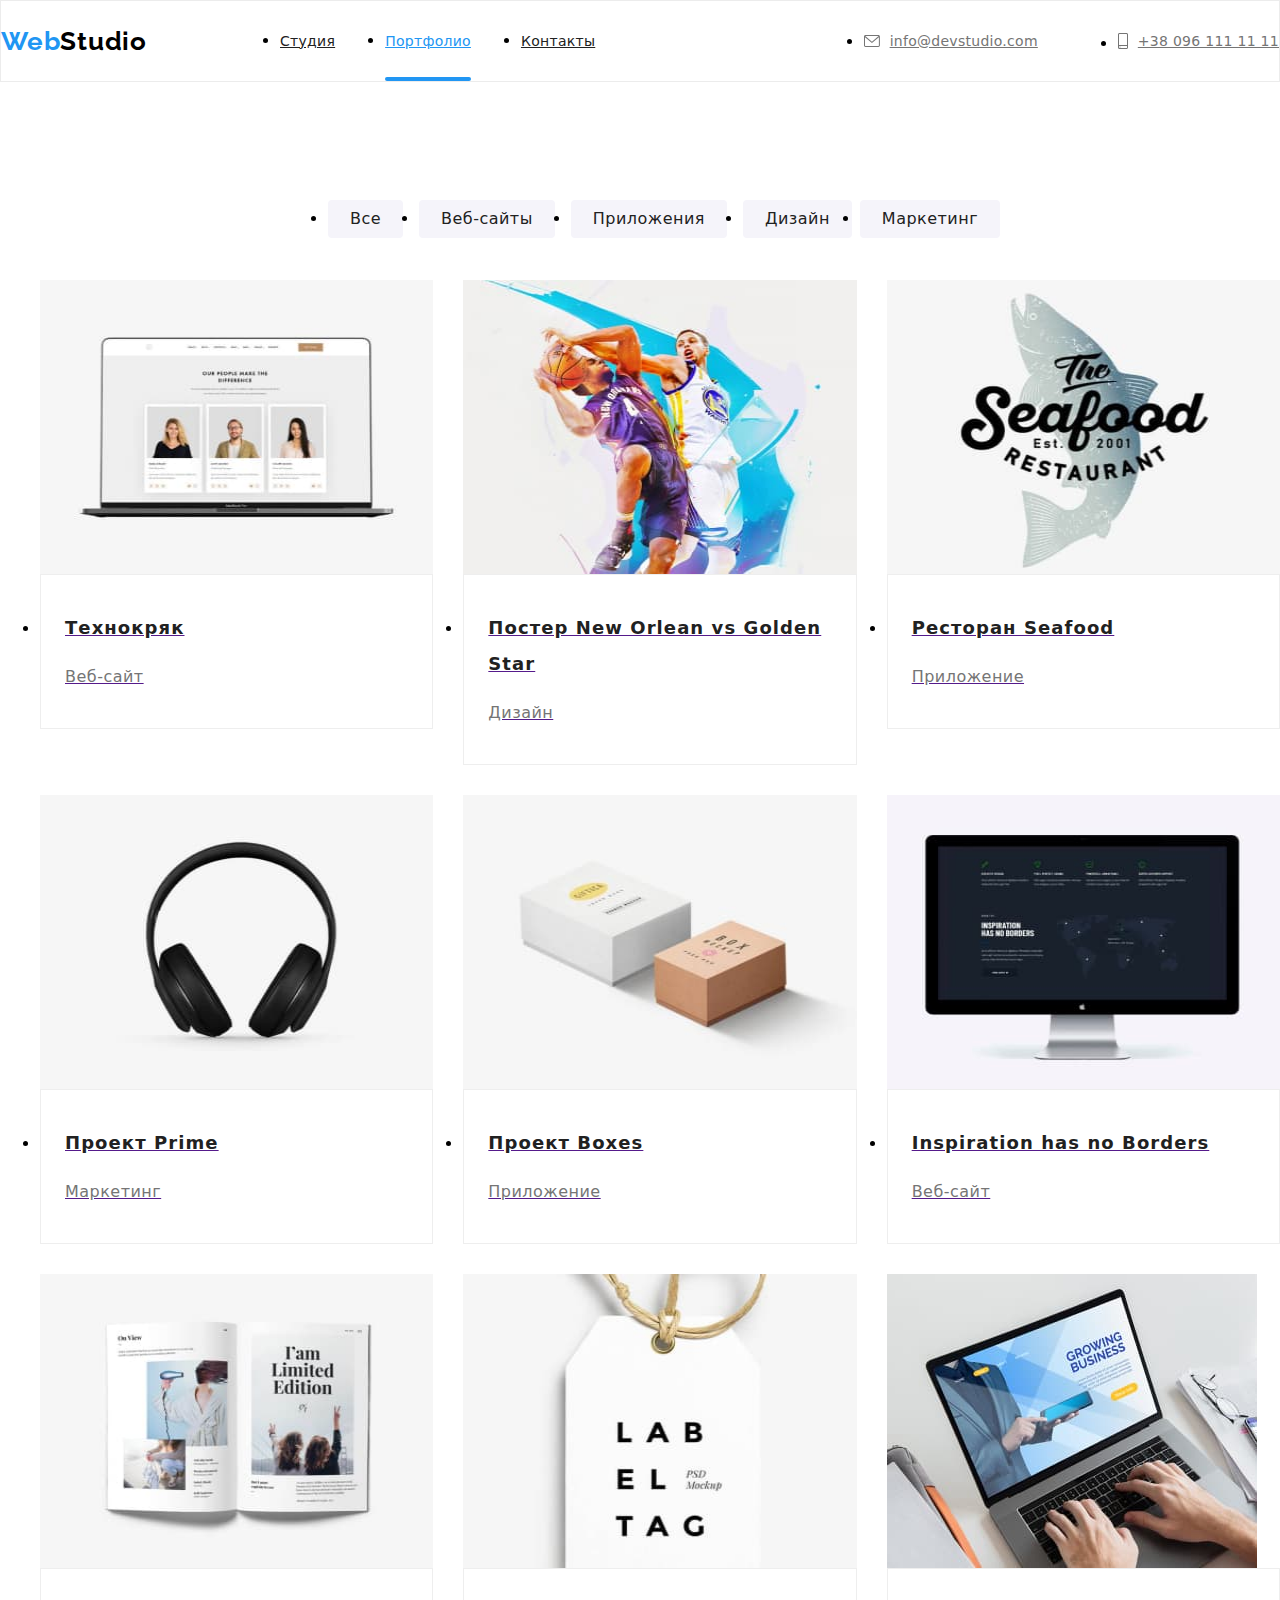
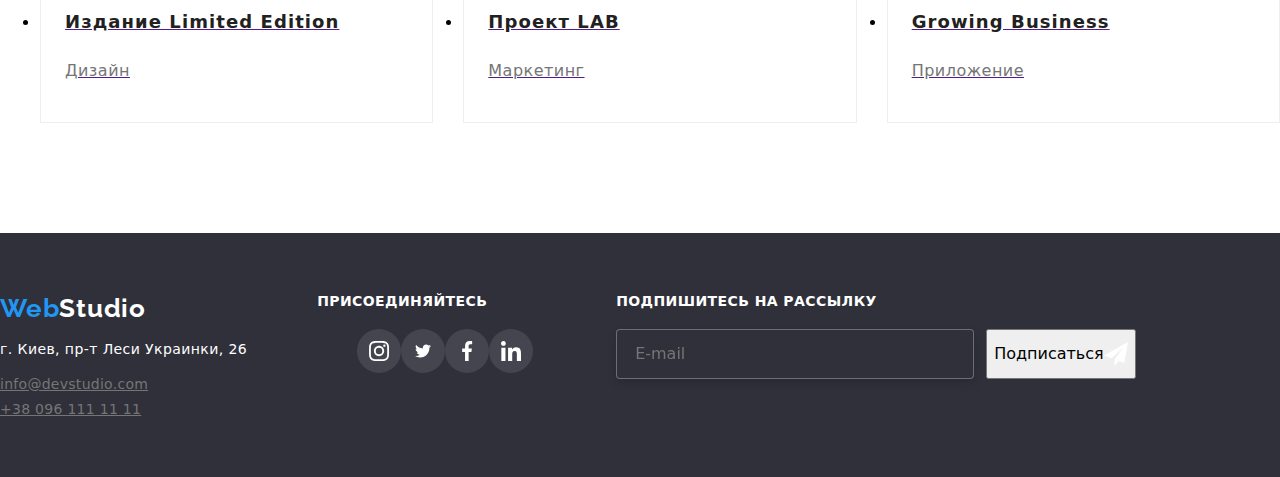
==== portfolio.html @ 51729ecc "sass added" ====
<!DOCTYPE html>
<html lang="ru">
<head>
    <meta charset="UTF-8">
    <meta name="viewport" content="width=device-width, initial-scale=1.0">
    <title>WEBSTUDiO</title>
    <link rel="stylesheet" href="https://cdnjs.cloudflare.com/ajax/libs/modern-normalize/1.0.0/modern-normalize.css">
    <link href="https://fonts.googleapis.com/css2?family=Raleway:wght@700&family=Roboto:wght@400;500;700;900&display=swap" rel="stylesheet">
    <link rel="stylesheet" href="./css/style.css">
    <link rel="stylesheet" href="./index.html">
</head>
<body>
    <!--HEADER-->
    <header class="header">
        <div class="container main">
            <nav class="navigation">
                <a class="logo" href="" aria-label="Логотип веб студия">Web<span class="logo-name-part">Studio</span></a>
                <ul class="navigation-list list main">
                    <li class="navigation-list-item"><a class="navigation-list-link link" href="./index.html">Студия</a></li>
                    <li class="navigation-list-item"><a class="navigation-list-link link current" href="./portfolio.html">Портфолио</a></li>
                    <li class="navigation-list-item"><a class="navigation-list-link link" href="">Контакты</a></li>
                </ul>  
            </nav>
            <ul class="contacts list">
                <li class="contacts-icon">
                    <a class="header-email-link link" href="mailto:info@devstudio.com">
                        <svg class="contacts-icon-mail">
                            <use href="./images/sprite.svg#icon-envelope-hover"></use>
                        </svg>
                    info@devstudio.com</a>
                </li>
                <li>
                    <a class="header-tel-link link" href="tel:+380961111111">
                        <svg class="contacts-icon-tel">
                            <use href="./images/sprite.svg#icon-smartphone"></use>
                        </svg>
                    +38 096 111 11 11</a>
                </li>
            </ul>
        </div>
    </header>
    <!--PORTFOLIO-->
    <main>
            <section class="portfolio">
                <div class="container">
                    <ul class="portfolio-list list">
                        <li class="portfolio-item"><button class="portfolio-button" type="button">Все</button></li>
                        <li class="portfolio-item"><button class="portfolio-button" type="button">Веб-сайты</button></li>
                        <li class="portfolio-item"><button class="portfolio-button" type="button">Приложения</button></li>
                        <li class="portfolio-item"><button class="portfolio-button" type="button">Дизайн</button></li>
                        <li class="portfolio-item"><button class="portfolio-button" type="button">Маркетинг</button></li>
                    </ul>
                <ul class="our-portfolio-list list">
                    <li class="our-portfolio-item">
                        <a class="our-porfolio-link" href=""><img class="portfolio-photo" src="./images/portfolio/portfolio1.jpg" alt="на компьютере изображенны фотографии людей" width="100%" height="294"></a>
                        <div class="our-portfolio-content">
                            <a class="link" href=""><h2 class="portfolio-name">Технокряк</h2></a>
                            <a class="link" href=""><p class="portfolio-type">Веб-сайт</p></a>
                        </div>
                        <div class="overlay-portfilio-text">
                            <p class="portfolio-text">Технокряк это современная площадка распространения коронавируса. Компании используют эту платформу для цифрового шпионажа и атак на защищённые сервера конкурентов.</p>
                        </div>
                    </li>
                    <li class="our-portfolio-item">
                        <a href=""><img class="portfolio-photo" src="./images/portfolio/portfolio2.jpg" alt="баскетболисты c мячом" width="100%" height="294"></a>
                        <div class="our-portfolio-content">
                            <a class="link" href=""><h2 class="portfolio-name">Постер New Orlean vs Golden Star</h2></a>
                            <a class="link" href=""><p class="portfolio-type">Дизайн</p></a>
                        </div>
                        <div class="overlay-portfilio-text">
                            <p class="portfolio-text">Технокряк это современная площадка распространения коронавируса. Компании используют эту платформу для цифрового шпионажа и атак на защищённые сервера конкурентов.</p>
                        </div>
                    </li>
                    <li class="our-portfolio-item">
                        <a href=""><img class="portfolio-photo" src="./images/portfolio/portfolio3.jpg" alt="логотип ресторана Seafood" width="100%" height="294"></a>
                        <div class="our-portfolio-content">
                            <a class="link" href=""><h2 class="portfolio-name">Ресторан Seafood</h2></a>
                            <a class="link" href=""><p class="portfolio-type">Приложение</p></a>
                        </div>
                        <div class="overlay-portfilio-text">
                            <p class="portfolio-text">Технокряк это современная площадка распространения коронавируса. Компании используют эту платформу для цифрового шпионажа и атак на защищённые сервера конкурентов.</p>
                        </div>
                    </li>
                    <li class="our-portfolio-item">
                        <a href=""><img class="portfolio-photo" src="./images/portfolio/portfolio4.jpg" alt="наушники" width="100%" height="294"></a>
                        <div class="our-portfolio-content">
                            <a class="link" href=""><h2 class="portfolio-name">Проект Prime</h2></a>
                            <a class="link" href=""><p class="portfolio-type">Маркетинг</p></a>
                        </div>
                        <div class="overlay-portfilio-text">
                            <p class="portfolio-text">Технокряк это современная площадка распространения коронавируса. Компании используют эту платформу для цифрового шпионажа и атак на защищённые сервера конкурентов.</p>
                        </div>
                    </li>
                    <li class="our-portfolio-item">
                        <a href=""><img class="portfolio-photo" src="./images/portfolio/portfolio5.jpg" alt="две коробки" width="100%" height="294"></a>
                        <div class="our-portfolio-content">
                            <a class="link" href=""><h2 class="portfolio-name">Проект Boxes</h2></a>
                            <a class="link" href=""><p class="portfolio-type">Приложение</p></a>
                        </div>
                        <div class="overlay-portfilio-text">
                            <p class="portfolio-text">Технокряк это современная площадка распространения коронавируса. Компании используют эту платформу для цифрового шпионажа и атак на защищённые сервера конкурентов.</p>
                        </div>
                    </li>
                    <li class="our-portfolio-item"> 
                        <a href=""><img class="portfolio-photo" src="./images/portfolio/portfolio6.jpg" alt="монитор" width="100%" height="294"></a>
                        <div class="our-portfolio-content">
                            <a class="link" href=""><h2 class="portfolio-name">Inspiration has no Borders</h2></a>
                            <a class="link" href=""> <p class="portfolio-type">Веб-сайт</p></a>
                        </div>
                        <div class="overlay-portfilio-text">
                            <p class="portfolio-text">Технокряк это современная площадка распространения коронавируса. Компании используют эту платформу для цифрового шпионажа и атак на защищённые сервера конкурентов.</p>
                        </div>
                    </li>
                    <li class="our-portfolio-item">
                        <a href=""><img class="portfolio-photo" src="./images/portfolio/portfolio7.jpg" alt="открытый журнал" width="100%" height="294"></a>
                        <div class="our-portfolio-content">
                            <a class="link" href=""><h2 class="portfolio-name">Издание Limited Edition</h2></a>
                            <a class="link" href=""><p class="portfolio-type">Дизайн</p></a>
                        </div>
                        <div class="overlay-portfilio-text">
                            <p class="portfolio-text">Технокряк это современная площадка распространения коронавируса. Компании используют эту платформу для цифрового шпионажа и атак на защищённые сервера конкурентов.</p>
                        </div>
                    </li>
                    <li class="our-portfolio-item">
                        <a href=""><img class="portfolio-photo" src="./images/portfolio/portfolio8.jpg" alt="картонная подвеска с названием проекта" width="100%" height="294"></a>
                        <div class="our-portfolio-content">
                            <a class="link" href=""><h2 class="portfolio-name">Проект LAB</h2></a>
                            <a class="link" href=""><p class="portfolio-type">Маркетинг</p></a>
                        </div>
                        <div class="overlay-portfilio-text">
                            <p class="portfolio-text">Технокряк это современная площадка распространения коронавируса. Компании используют эту платформу для цифрового шпионажа и атак на защищённые сервера конкурентов.</p>
                        </div>
                    </li>
                    <li class="our-portfolio-item">
                        <a href=""><img class="portfolio-photo" src="./images/portfolio/portfolio9.jpg" alt="человек печатает на клавиатуре ноутбука" width="370" height="294"></a>
                        <div class="our-portfolio-content">
                            <a class="link" href=""><h2 class="portfolio-name">Growing Business</h2></a>
                            <a class="link" href=""><p class="portfolio-type">Приложение</p></a>
                        </div>
                        <div class="overlay-portfilio-text">
                            <p class="portfolio-text">Технокряк это современная площадка распространения коронавируса. Компании используют эту платформу для цифрового шпионажа и атак на защищённые сервера конкурентов.</p>
                        </div>
                    </li>
                </ul>
            </div>
            </section>
    </main>
    <!--FOOTER-->
    <footer class="page-footer">
        <div class="footer container">
            <div class="address-section">
                <a class="logo" href="" aria-label="Логотип веб студия">Web<span class="logo-footer">Studio</span></a>
                <address class="address">
                    <p class="address-street">г. Киев, пр-т Леси Украинки, 26</p>
                    <div class="contacts-item">
                        <a class="header-email-link link" href="mailto:info@devstudio.com ">info@devstudio.com</a>
                        <a class="header-tel-link link" href="tel:+380961111111">+38 096 111 11 11</a>
                    </div>
                </address>
            </div>
            <div class="join">
                <span class="join-text">ПРИСОЕДИНЯЙТЕСЬ</span>
                <ul class="footer-social-list list">
                    <li class="footer-social-list-item">
                        <a class="footer-social-list-link" href="">
                            <svg weight="20" height="20" class="footer-social-list-svg">
                                <use href="./images/sprite.svg#icon-instagram"></use>
                            </svg>
                        </a>
                    </li>
                    <li class="footer-social-list-item">
                        <a class="footer-social-list-link" href="">
                            <svg weight="20" height="16" class="footer-social-list-svg">
                                <use href="./images/sprite.svg#icon-twitter"></use>
                            </svg>
                        </a>
                    </li>
                    <li class="footer-social-list-item">
                        <a class="footer-social-list-link" href="">
                            <svg weight="10" height="20" class="footer-social-list-svg">
                                <use href="./images/sprite.svg#icon-facebook"></use>
                            </svg>
                        </a>
                    </li>
                    <li class="footer-social-list-item">
                        <a class="footer-social-list-link" href="">
                            <svg weight="20" height="20" class="footer-social-list-svg">
                                <use href="./images/sprite.svg#icon-linkedin"></use>
                            </svg>
                        </a>
                    </li>
                </ul> 
            </div>
            <div class="footer-submit">
                <span class="join-text submit">ПОДПИШИТЕСЬ НА РАССЫЛКУ</span>
                <form action="#" class="footer-submit-link">
                    <input type="email" name="user-mail" class="footer-submit-input" placeholder="E-mail">
                    <button class="modal-button">Подписаться
                        <svg height="24" width="24" class="footer-social-list-svg">
                            <use href="./images/sprite.svg#icon-icon-send"></use>
                        </svg>
                    </button>
                </form>    
            </div>
        </div>
    </footer>
</body>
</html>
---- css/style.css ----
:root {
--primary-text-color: #757575;
--title-text-color: #212121;;
--accent-color: #2196F3;
--white-text-color: #FFFFFF;
--address-text-color: rgba(255, 255, 255, 0.6);
--background-color-service-footer:  #2F303A;
--background-color-team: #F5F4FA;
--logo-text-color: #000000;
}


.header {
    background-color: var(--white-text-color);
    border: 1px solid #ECECEC;
}


.main {
    display: flex;
    align-items: center;
    justify-content: space-between;
    height: 80px;
}

.logo {
    margin-right: 93px;
    font-family: "Raleway", sans-serif;
    font-style: normal;
    font-weight: 700;
    font-size: 26px;
    line-height: 1.192;
    letter-spacing: 0.03em;
    color: var(--accent-color);
    list-style: none;
    text-decoration: none;
}

.logo-name-part {
    color: var(--logo-text-color);
}

.logo-footer {
    color: var(--white-text-color);
}
 
.navigation > .logo {
    align-self: center;
}

.navigation {
    display: flex;
}

.navigation-list-item:not(:last-child) {
    margin-right: 50px;
}

.navigation-list-link {
    padding-top: 32px;
    padding-bottom: 28px;
    font-weight: 500;
    font-size: 14px;
    line-height: 1.143;
    letter-spacing: 0.02em;
    color: var(--title-text-color);

    transition: color 250ms cubic-bezier(0.4, 0, 0.2, 1);
}

.header-email-link,
.header-tel-link {
    display: flex;
    font-weight: 500;
    font-size: 14px;
    line-height: 1.143;
    letter-spacing: 0.02em;
    color: var(--primary-text-color);

    transition: color 250ms cubic-bezier(0.4, 0, 0.2, 1);
}

.header-email-link:hover,
.header-email-link:focus,
.header-tel-link:hover,
.header-tel-link:focus,
.navigation-list-link:hover,
.navigation-list-link:focus {
    color: var(--accent-color);
} 

.current::after {
    content: "";
    display: block;
    height: 4px;
    width: 100%;

    bottom: -4px;

    position: absolute;

    background-color: var(--accent-color);

    border-radius: 2px;
}
 
.navigation-list-link {
    position: relative;
}

.contacts {
    display: flex;
}

.contacts-icon:not(:last-child) {
    margin-right: 30px;
}

.contacts-icon .header-email-link {
    margin-right: 50px;
}

.header-email-link:hover .contacts-icon-mail {
    fill: var(--accent-color);
}

.header-tel-link:hover .contacts-icon-tel{
    fill: var(--accent-color);
}

.contacts-icon-mail {
    align-self: center;
    width: 16px;
    height: 12px;
    fill: var(--primary-text-color);
    margin-right: 10px;

    transition: fill 250ms cubic-bezier(0.4, 0, 0.2, 1);
}

.contacts-icon-tel {
    align-self: center;
    width: 10px;
    height: 16px;
    fill: var(--primary-text-color);
    margin-right: 10px;

    transition: color 250ms cubic-bezier(0.4, 0, 0.2, 1);
}

.order-servise {
    text-align: center;
    padding-top: 200px;
    padding-bottom: 200px;
    margin-bottom: 94px;
}

.background {
    height: 600px;
    max-width: 1600px;
    margin-left: auto;
    margin-right: auto;
    background-image: linear-gradient(
        rgba(47, 48, 58, 0.4),
        rgba(47, 48, 58, 0.4)
    ), 
    url(../images/hero/hero.jpg);
}

.description {
    margin-top: 0px;
    margin-bottom: 30px;
    font-weight: 900;
    font-size: 44px;
    line-height: 1.364;
    letter-spacing: 0.06em;
    text-transform: uppercase;
    color: var(--white-text-color);
   }


.advantages-list {
    display: flex;
}

.advantages {
    margin-bottom: 94px;
}

.advantages-description {
    margin-top: 0px;
    margin-bottom: 10px;
    font-weight: 700;
    font-size: 14px;
    line-height: 1.143;
    letter-spacing: 0.03em;
    text-transform: uppercase;
    color: var(--title-text-color);
}

.advantages-text {
    margin-top: 0;
    margin-bottom: 0;
    font-weight: normal;
    font-size: 14px;
    line-height: 1.714;
    letter-spacing: 0.03em;
    color: var(--primary-text-color);
}

.advantages-item:not(:last-child) {
    margin-right: 30px;
}

.advantages-item::before {
    padding-right: 100px;
    margin-bottom: 30px;
    display: block;
    content: "";
    height: 120px;
    background-size: 70px 70px;
    background-repeat: no-repeat;
    background-position: center;
    background-color: var(--background-color-team);
}

.icon-antenna::before {
    background-image: url(../images/advantages/antenna.png);
}

.icon-clock::before {
    background-image: url(../images/advantages/clock.png);
}

.icon-diagram::before {
    background-image: url(../images/advantages/diagram.png);
}

.icon-astronaut::before {
    background-image: url(../images/advantages/astronaut.png);
}

.work-description {
    margin-bottom: 94px;
}

.work-description-list {
    display: flex;
    justify-content: space-between;
}

.work-decription-item {
    position: relative;
}

.section-description {
    margin-top: 0px;
    margin-bottom: 50px;
    font-weight: 700;
    font-size: 36px;
    line-height: 1.166;
    text-align: center;
    letter-spacing: 0.03em;
    color: var(--title-text-color);
}

.work-description-text {
    position: absolute;
    bottom: 0;
    left: 0;
    height: 70px;
    width: 100%;
    background: rgba(47, 48, 58, 0.8);
}

.text-description {
    padding: 27px 82px;
    margin: 0;
    font-weight: bold;
    font-size: 14px;
    line-height: 1.142;
    text-align: center;
    letter-spacing: 0.03em;
    text-transform: uppercase;
    color: var(--white-text-color);
}

.our-team {
    background-color: var(--background-color-team);
    padding-bottom: 94px;
    padding-top: 94px;
    margin-bottom: 94px;
}

.employee-name, 
.employee-position {
    background-color: var(--white-text-color);
}

.team-list {
    display: flex;
    justify-content: space-between;
}

.team-item {
    border-radius: 0px 0px 4px 4px;
}

.employee-name {
    font-weight: 500;
    font-size: 16px;
    line-height: 1.188;
    text-align: center;
    letter-spacing: 0.03em;
    color: var(--title-text-color);
}

.employee-position {
    margin-bottom: 16px;
    font-weight: normal;
    font-size: 16px;
    line-height: 1.188;
    text-align: center;
    letter-spacing: 0.03em;
}

.employee-photo {
    display: block;
}

.team-content {
    background: var(--white-text-color);
    box-shadow: 0px 1px 3px rgba(0, 0, 0, 0.12), 0px 1px 1px rgba(0, 0, 0, 0.14), 0px 2px 1px rgba(0, 0, 0, 0.2);
    border-radius: 0px 0px 4px 4px;
    padding-top: 30px;
    padding-bottom: 30px;
}

.social-list {
    display: flex;
    justify-content: space-between;
    padding-left: 32px;
    padding-right: 32px;
}

.social-list-link {
    display: flex;
    justify-content: center;
    align-items: center;
    width: 44px;
    height: 44px;
    fill: #AFB1B8;

    transition: background-color 250ms cubic-bezier(0.4, 0, 0.2, 1);
}

.social-list-link:hover {
    background-color: var(--accent-color);
    border-radius: 50%;
}

.social-list-link:hover .social-list-svg {
    fill: var(--white-text-color);
}

.social-list-svg {
    width: 20px;
    height: 20px;

    transition: fill 250ms cubic-bezier(0.4, 0, 0.2, 1);
}

.our-clients {
    margin-bottom: 94px;
}

.clients-list-link {
    width: 170px;
    height: 90px;
    border: 1px solid #AFB1B8;
    border-radius: 4px;
}

.clients-list {
    display: flex;
}

.clients-list-item:not(:last-child) {
    margin-right: 30px;
}

.clients-list-link {
    display: flex;
    justify-content: center;
    align-items: center;

    transition: border-color 250ms cubic-bezier(0.4, 0, 0.2, 1);
}

.clients-list-svg {
    width: 100%;
    height: 100%;
    padding: 23px 40px; 
}

.clients-list-svg {
    fill: #AFB1B8;

    transition: fill 250ms cubic-bezier(0.4, 0, 0.2, 1);
}
.clients-list-svg:hover {
    fill: var(--accent-color);
}

.clients-list-link:hover {
    border-color: var(--accent-color);
}

.page-footer {
    background-color: var(--background-color-service-footer);
    padding-top: 60px;
    padding-bottom: 60px;
}

.address-section {
    display: flex;
    flex-direction: column;
    justify-content: space-around;
    margin-right: 70px;
}

.contacts-item {
    display: flex;
    flex-direction: column;
}

.contacts-item > .header-email-link {
    margin-bottom: 9px;
}

.page-footer .container {
    display: flex;
}

.join {
    display: flex;
    flex-direction: column;
    width: 206px;
    height: 80px;
}

.join-text {
    font-style: normal;
    font-weight: bold;
    font-size: 14px;
    line-height: 1.142;
    letter-spacing: 0.03em;
    text-transform: uppercase;
    color: var(--white-text-color);
}

.footer-social-list {
    display: flex;
    justify-content: space-between;
    margin-top: 20px;
}

.footer-social-list-link {
    display: flex;
    justify-content: center;
    align-items: center;
    width: 44px;
    height: 44px;
    border-radius: 50%;
    background: rgba(255, 255, 255, 0.1);

    transition: background-color 250ms cubic-bezier(0.4, 0, 0.2, 1);
}

.footer-social-list-item {
    display: flex;
    justify-content: center;
    align-items: center;
}

.footer-social-list-svg {
    fill: var(--white-text-color);
}


.footer-social-list-link:hover {
    background-color: var(--accent-color);
}

.submit {
    display: block;
    margin-bottom: 20px;
}

.footer-submit-link {
    display: flex;
    justify-content: center
}

.footer-submit-link .modal-button {
    display: flex;
    align-items: center;
    justify-content: space-between;
}

.footer-submit-input {
    width: 358px;
    height: 50px;
    margin-right: 12px;
    background-color: var(--background-color-service-footer);
    border: 1px solid rgba(255, 255, 255, 0.3);
    filter: drop-shadow(0px 4px 4px rgba(0, 0, 0, 0.15));
    border-radius: 4px;
}

.footer-submit-input:focus {
    padding: 16px;
    color: rgba(255, 255, 255, 0.3);
}

.footer-submit {
    margin-left: 93px;
}

.footer-submit-button {
    height: 50px;
    width: 200px;
    background-color: var(--accent-color);
    box-shadow: 0px 4px 4px rgba(0, 0, 0, 0.15);
    border-radius: 4px;
}

.footer-submit-input::placeholder {
    padding-top: 15px;
    padding-left: 16px;
}


.address {
    display: flex;
    flex-direction: column;
    font-style: normal;
    color: var(--white-text-color);
    }

.address-street {
    font-weight: normal;
    font-size: 14px;
    line-height: 1.714;
    letter-spacing: 0.03em;
}

.portfolio {
    padding-top: 94px;
    padding-bottom: 94px;
}

.portfolio-list {
    display: flex;
    justify-content: center;
    margin-bottom: 34px;
}

.portfolio-item {
    align-self: center;
}

.portfolio-item:not(:last-child) {
    margin: 8px;
}

.our-portfolio-item {
    position: relative;
    width: calc((100% - 60px)/3);
    margin-right: 30px;
    margin-bottom: 30px;

    transition: box-shadow 250ms cubic-bezier(0.4, 0, 0.2, 1);
}

.our-portfolio-item:hover {
    box-shadow: 0px 1px 1px rgba(0, 0, 0, 0.12), 0px 4px 4px rgba(0, 0, 0, 0.06), 1px 4px 6px rgba(0, 0, 0, 0.16);
}

.our-portfolio-list {
    display: flex;
    flex-wrap: wrap;
}

.our-portfolio-item:nth-child(3n) {
    margin-right: 0;
}

.our-portfolio-item:nth-last-child(-n+3) {
    margin-bottom: 0;
}

.portfolio-photo {
    display: block;
}

.our-portfolio-content {
    background: var(--white-text-color);
    border: 1px solid #EEEEEE;
    box-sizing: border-box;
    padding: 20px 24px;
}

.portfolio-button {
    min-width: 73px;
    display: inline-block;
    padding: 6px 22px;
    border: 0;
    border-radius: 4px;
    font-weight: 500;
    font-size: 16px;
    line-height: 1.625;
    text-align: center;
    letter-spacing: 0.03em;
    color: var(--title-text-color);
    background: #F5F4FA;

    transition: color, background-color 250ms cubic-bezier(0.4, 0, 0.2, 1);
}

.portfolio-button:hover,
.portfolio-button:focus {
    font-weight: 500;
    font-size: 16px;
    line-height: 1.625;
    text-align: center;
    letter-spacing: 0.03em;
    color: var(--white-text-color);
    background: var(--accent-color);
    cursor: pointer;
}

.portfolio-name {
    font-weight: 700;
    font-size: 18px;
    line-height: 2.000;
    letter-spacing: 0.06em;
    color: var(--title-text-color);
}

.portfolio-type {
    font-weight: normal;
    font-size: 16px;
    line-height: 1.875;
    letter-spacing: 0.03em;
    color: var(--primary-text-color);
}

.overlay-portfilio-text {
    position: absolute;
    top: 0;
    left: 0;
    width: 100%;
    height: 294px;

    padding: 63px 24px;

    background: rgba(33, 150, 243, 0.9);

    opacity: 0;

    transform: translateY(294px);
    transition: transform 250ms cubic-bezier(0.4, 0, 0.2, 1);
}

.our-portfolio-item:hover .overlay-portfilio-text {
    opacity: 1;
    transform: translateY(0);
} 

.portfolio-text {
    font-weight: normal;
    font-size: 18px;
    line-height: 1.555;
    letter-spacing: 0.03em;
    color: var(--white-text-color);
}

.navigation-list-link.current {
    color: var(--accent-color)
}

.backdrop {
    position: fixed;
    top: 0;
    left: 0;
    width: 100%;
    height: 100%;
    background: rgba(0, 0, 0, 0.2);

    transition: all 250ms cubic-bezier(0.4, 0, 0.2, 1);
}

.backdrop.is-hidden {
    opacity: 0;
    visibility: hidden;
    pointer-events: none;
}

.backdrop.is-hidden .modal {
    transform: translate(-50%, -50%) scale(0);
}

.modal {
    position: absolute;
    top: 50%;
    left: 50%;
    transform: translate(-50%, -50%) scale(1);
    width: 528px;
    height: 581px;
    padding: 40px;

    background: var(--white-text-color);
    box-shadow: 0px 1px 3px rgba(0, 0, 0, 0.12), 0px 1px 1px rgba(0, 0, 0, 0.14), 0px 2px 1px rgba(0, 0, 0, 0.2);
    border-radius: 4px;
}

.close-button {
    position: absolute;
    top: 8px;
    right: 8px;
    width: 30px;
    height: 30px;
    background: var(--white-text-color);
    border: 1px solid rgba(0, 0, 0, 0.1);
    border-radius: 50%;
    cursor: pointer;

    transition: all 250ms cubic-bezier(0.4, 0, 0.2, 1);
}


.close-button:hover {
    fill: var(--accent-color);
}

.svg-close-button {
    width: 11px;
    height: 11px;

    transition: color 250ms cubic-bezier(0.4, 0, 0.2, 1);
}

.modal-form {
    display: flex;
    flex-direction: column;
}

.modal-form-input {
    display: block;
    width: 100%;
    height: 40px;
    border: 1px solid rgba(33, 33, 33, 0.2);
    border-radius: 4px;
    padding-left: 42px;

    cursor: pointer;
}

.modal-form-input:focus,
.modal-form-message:focus {
    padding: 12px 16px;
    outline: none;
    border: 1px solid var(--accent-color);
}

.modal-form-message:focus::placeholder {
    padding: 6px 8px;
}

.modal-form-message {
    width: 448px;
    height: 120px;
    border: 1px solid rgba(33, 33, 33, 0.2);
    border-radius: 4px;
    resize: none;
    margin-bottom: 20px;
}

.modal-form-field {
    margin-bottom: 10px;
}

.modal-form-wrapper {
    display: block;
    position: relative;
    margin-top: 4px;

    cursor: pointer;
}

.modal-name {
    width: 448px;
    height: 23px;
    font-weight: bold;
    font-size: 20px;
    line-height: 1.045;
    text-align: center;
    letter-spacing: 0.03em;
    color: var(--title-text-color);
}

.modal-form-svg-icon {
    position: absolute;
    top: 50%;
    left: 12px;
    transform: translateY(-50%);
}

.modal-form-input:focus + .modal-form-svg-icon {
    fill: var(--accent-color);
}

.modal-form-input:focus {
    padding-left: 42px;
}

.modal-form-policy-label::before {
    display: inline-block;
    content: "";
    width: 16px;
    height: 15px;
    border: 2px solid var(--title-text-color);
    margin-right: 8.38px;
}

.modal-form-policy-label {
    font-size: 14px;
    line-height: 1.714;
    letter-spacing: 0.03em;
    color: var(--primary-text-color);
}

.modal-form-policy:checked + .modal-form-policy-label::before {
    background-color: var(--accent-color);
    background-image: url(../images/modal/Vector.png);
    background-repeat: no-repeat;
    background-position: 50% 50%;
    border: none;
}

.modal-form-policy-link {
    color: var(--accent-color);
    text-decoration: underline;
  }

  .modal-form-message::placeholder {
      padding: 12px 16px;
  }
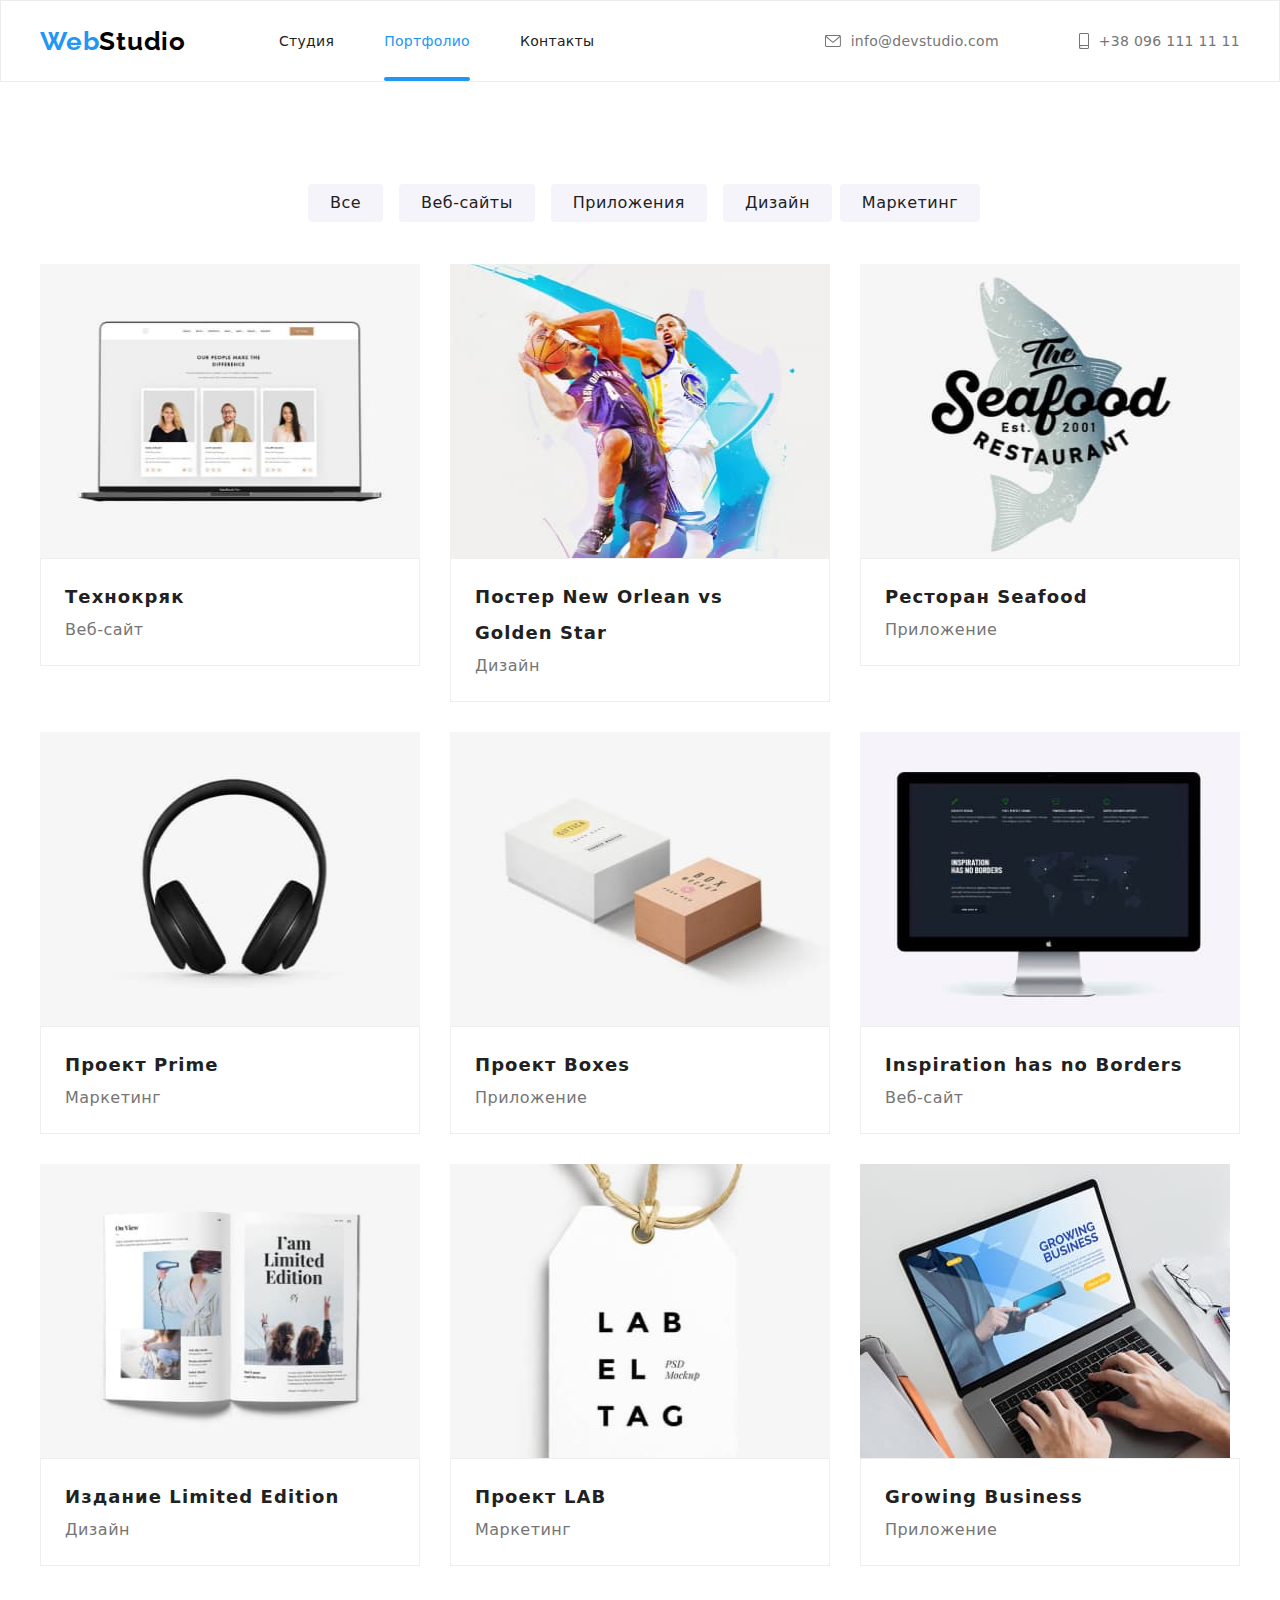
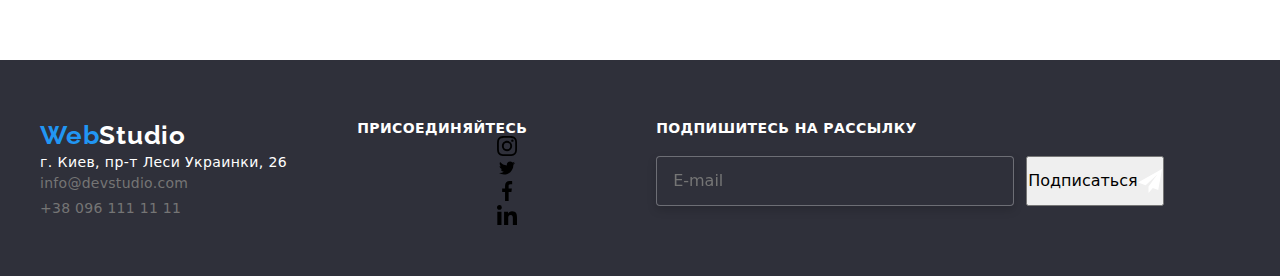
==== commit 360d22d9: "scss updated" ====
--- a/portfolio.html
+++ b/portfolio.html
@@ -6,7 +6,7 @@
     <title>WEBSTUDiO</title>
     <link rel="stylesheet" href="https://cdnjs.cloudflare.com/ajax/libs/modern-normalize/1.0.0/modern-normalize.css">
     <link href="https://fonts.googleapis.com/css2?family=Raleway:wght@700&family=Roboto:wght@400;500;700;900&display=swap" rel="stylesheet">
-    <link rel="stylesheet" href="./css/style.css">
+    <link rel="stylesheet" href="./css/portfolio.min.css">
     <link rel="stylesheet" href="./index.html">
 </head>
 <body>
--- a/css/portfolio.min.css
+++ b/css/portfolio.min.css
@@ -0,0 +1,2 @@
+:root{--primary-text-color: #757575;--title-text-color: #212121;--accent-color: #2196F3;--white-text-color: #FFFFFF;--address-text-color: rgba(255, 255, 255, 0.6);--background-color-service-footer:  #2F303A;--background-color-team: #F5F4FA;--logo-text-color: #000000}.visually-hidden{position:absolute !important;clip:rect(1px 1px 1px 1px);clip:rect(1px, 1px, 1px, 1px);padding:0 !important;border:0 !important;height:1px !important;width:1px !important;overflow:hidden}.container{margin-left:auto;margin-right:auto;width:1230px;padding-left:15px;padding-right:15px}*,*::before,*::after{margin:0;padding:0}.body{font-family:"Roboto", sans-serif;color:var(--primary-text-color)}.list{list-style:none;padding:0px;margin:0px}.link{text-decoration:none}.description{margin-top:0px;margin-bottom:30px;font-weight:900;font-size:44px;line-height:1.364;letter-spacing:0.06em;text-transform:uppercase;color:var(--white-text-color)}.text-description{padding:27px 82px;margin:0;font-weight:bold;font-size:14px;line-height:1.142;text-align:center;letter-spacing:0.03em;text-transform:uppercase;color:var(--white-text-color)}.current::after{content:"";display:block;height:4px;width:100%;bottom:-4px;position:absolute;background-color:var(--accent-color);border-radius:2px}.header{background-color:var(--white-text-color);border:1px solid #ECECEC}.main{display:flex;align-items:center;justify-content:space-between;height:80px}.logo{margin-right:93px;font-family:"Raleway", sans-serif;font-style:normal;font-weight:700;font-size:26px;line-height:1.192;letter-spacing:0.03em;color:var(--accent-color);list-style:none;text-decoration:none}.logo-name-part{color:var(--logo-text-color)}.logo-footer{color:var(--white-text-color)}.navigation>.logo{align-self:center}.navigation{display:flex}.navigation-list-item:not(:last-child){margin-right:50px}.navigation-list-link{padding-top:32px;padding-bottom:28px;font-weight:500;font-size:14px;line-height:1.143;letter-spacing:0.02em;color:var(--title-text-color);transition:color 250ms cubic-bezier(0.4, 0, 0.2, 1)}.header-email-link,.header-tel-link{display:flex;font-weight:500;font-size:14px;line-height:1.143;letter-spacing:0.02em;color:var(--primary-text-color);transition:color 250ms cubic-bezier(0.4, 0, 0.2, 1)}.header-email-link:hover,.header-email-link:focus,.header-tel-link:hover,.header-tel-link:focus,.navigation-list-link:hover,.navigation-list-link:focus{color:var(--accent-color)}.navigation-list-link{position:relative}.navigation-list-link.current{color:var(--accent-color)}.portfolio{padding-top:94px;padding-bottom:94px}.portfolio-list{display:flex;justify-content:center;margin-bottom:34px}.portfolio-item{align-self:center}.portfolio-item:not(:last-child){margin:8px}.our-portfolio-item{position:relative;width:calc((100% - 60px)/3);margin-right:30px;margin-bottom:30px;transition:box-shadow 250ms cubic-bezier(0.4, 0, 0.2, 1)}.our-portfolio-item:hover{box-shadow:0px 1px 1px rgba(0,0,0,0.12),0px 4px 4px rgba(0,0,0,0.06),1px 4px 6px rgba(0,0,0,0.16)}.our-portfolio-list{display:flex;flex-wrap:wrap}.our-portfolio-item:nth-child(3n){margin-right:0}.our-portfolio-item:nth-last-child(-n+3){margin-bottom:0}.portfolio-photo{display:block}.our-portfolio-content{background:var(--white-text-color);border:1px solid #EEEEEE;box-sizing:border-box;padding:20px 24px}.portfolio-button{min-width:73px;display:inline-block;padding:6px 22px;border:0;border-radius:4px;font-weight:500;font-size:16px;line-height:1.625;text-align:center;letter-spacing:0.03em;color:var(--title-text-color);background:#F5F4FA;transition:color,background-color 250ms cubic-bezier(0.4, 0, 0.2, 1)}.portfolio-button:hover,.portfolio-button:focus{font-weight:500;font-size:16px;line-height:1.625;text-align:center;letter-spacing:0.03em;color:var(--white-text-color);background:var(--accent-color);cursor:pointer}.portfolio-name{font-weight:700;font-size:18px;line-height:2.000;letter-spacing:0.06em;color:var(--title-text-color)}.portfolio-type{font-weight:normal;font-size:16px;line-height:1.875;letter-spacing:0.03em;color:var(--primary-text-color)}.overlay-portfilio-text{position:absolute;top:0;left:0;width:100%;height:294px;padding:63px 24px;background:rgba(33,150,243,0.9);opacity:0;transform:translateY(294px);transition:transform 250ms cubic-bezier(0.4, 0, 0.2, 1)}.our-portfolio-item:hover .overlay-portfilio-text{opacity:1;transform:translateY(0)}.portfolio-text{font-weight:normal;font-size:18px;line-height:1.555;letter-spacing:0.03em;color:var(--white-text-color)}.page-footer{background-color:var(--background-color-service-footer);padding-top:60px;padding-bottom:60px}.page-footer .container{display:flex}.join{display:flex;flex-direction:column;width:206px;height:80px}.join-text{font-style:normal;font-weight:bold;font-size:14px;line-height:1.142;letter-spacing:0.03em;text-transform:uppercase;color:var(--white-text-color)}.submit{display:block;margin-bottom:20px}.footer-submit-link{display:flex;justify-content:center}.footer-submit-link .modal-button{display:flex;align-items:center;justify-content:space-between}.footer-submit-input{width:358px;height:50px;margin-right:12px;background-color:var(--background-color-service-footer);border:1px solid rgba(255,255,255,0.3);filter:drop-shadow(0px 4px 4px rgba(0,0,0,0.15));border-radius:4px}.footer-submit-input:focus{padding:16px;color:rgba(255,255,255,0.3)}.footer-submit{margin-left:93px}.footer-submit-button{height:50px;width:200px;background-color:var(--accent-color);box-shadow:0px 4px 4px rgba(0,0,0,0.15);border-radius:4px}.footer-submit-input::placeholder{padding-top:15px;padding-left:16px}.address-section{display:flex;flex-direction:column;justify-content:space-around;margin-right:70px}.address{display:flex;flex-direction:column;font-style:normal;color:var(--white-text-color)}.address-street{font-weight:normal;font-size:14px;line-height:1.714;letter-spacing:0.03em}.contacts{display:flex}.contacts-icon:not(:last-child){margin-right:30px}.contacts-icon .header-email-link{margin-right:50px}.header-email-link:hover .contacts-icon-mail{fill:var(--accent-color)}.header-tel-link:hover .contacts-icon-tel{fill:var(--accent-color)}.contacts-icon-mail{align-self:center;width:16px;height:12px;fill:var(--primary-text-color);margin-right:10px;transition:fill 250ms cubic-bezier(0.4, 0, 0.2, 1)}.contacts-icon-tel{align-self:center;width:10px;height:16px;fill:var(--primary-text-color);margin-right:10px;transition:color 250ms cubic-bezier(0.4, 0, 0.2, 1)}.contacts-item{display:flex;flex-direction:column}.contacts-item>.header-email-link{margin-bottom:9px}
+/*# sourceMappingURL=portfolio.min.css.map */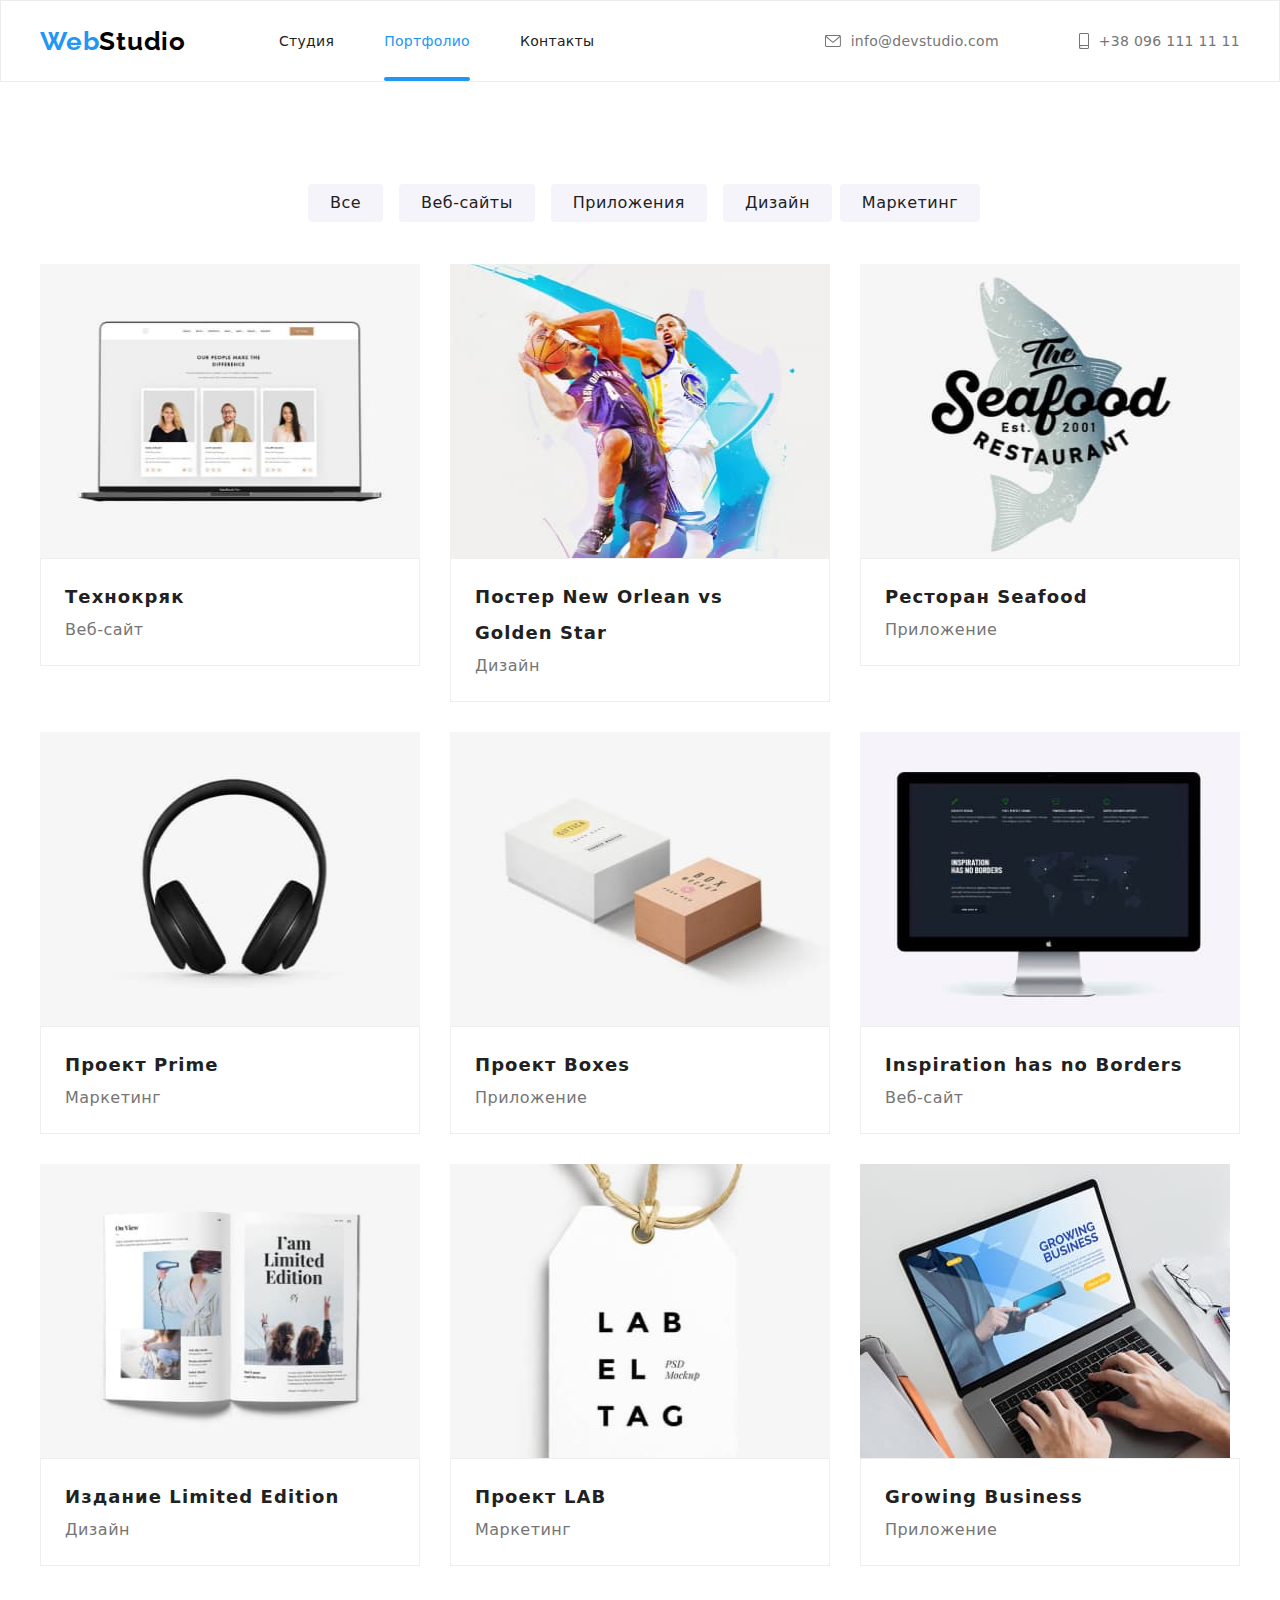
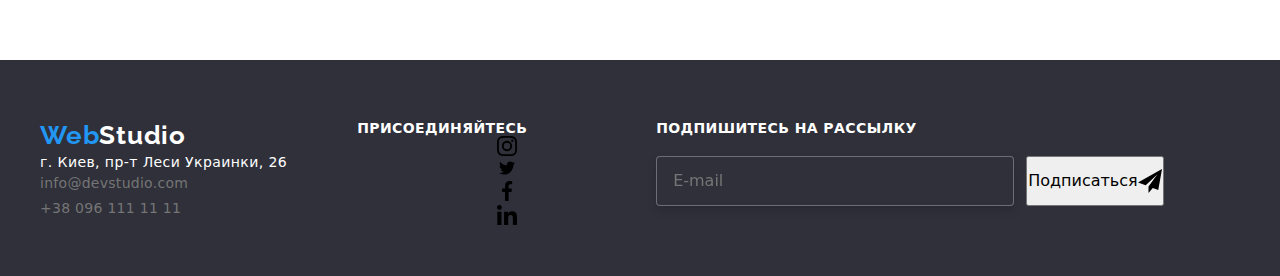
==== commit e2d4a8aa: "scss updated" ====
--- a/portfolio.html
+++ b/portfolio.html
@@ -147,7 +147,7 @@
     </main>
     <!--FOOTER-->
     <footer class="page-footer">
-        <div class="footer container">
+        <div class="container">
             <div class="address-section">
                 <a class="logo" href="" aria-label="Логотип веб студия">Web<span class="logo-footer">Studio</span></a>
                 <address class="address">
@@ -192,15 +192,15 @@
                 </ul> 
             </div>
             <div class="footer-submit">
-                <span class="join-text submit">ПОДПИШИТЕСЬ НА РАССЫЛКУ</span>
-                <form action="#" class="footer-submit-link">
-                    <input type="email" name="user-mail" class="footer-submit-input" placeholder="E-mail">
-                    <button class="modal-button">Подписаться
-                        <svg height="24" width="24" class="footer-social-list-svg">
-                            <use href="./images/sprite.svg#icon-icon-send"></use>
-                        </svg>
-                    </button>
-                </form>    
+            <span class="join-text submit">ПОДПИШИТЕСЬ НА РАССЫЛКУ</span>
+            <form action="#" class="footer-submit-link">
+                <input type="email" name="user-mail" class="footer-submit-input" placeholder="E-mail">
+                <button class="modal-button">Подписаться
+                    <svg height="24" width="24" class="footer-social-list-svg">
+                        <use href="./images/sprite.svg#icon-icon-send"></use>
+                    </svg>
+                </button>
+            </form>    
             </div>
         </div>
     </footer>
